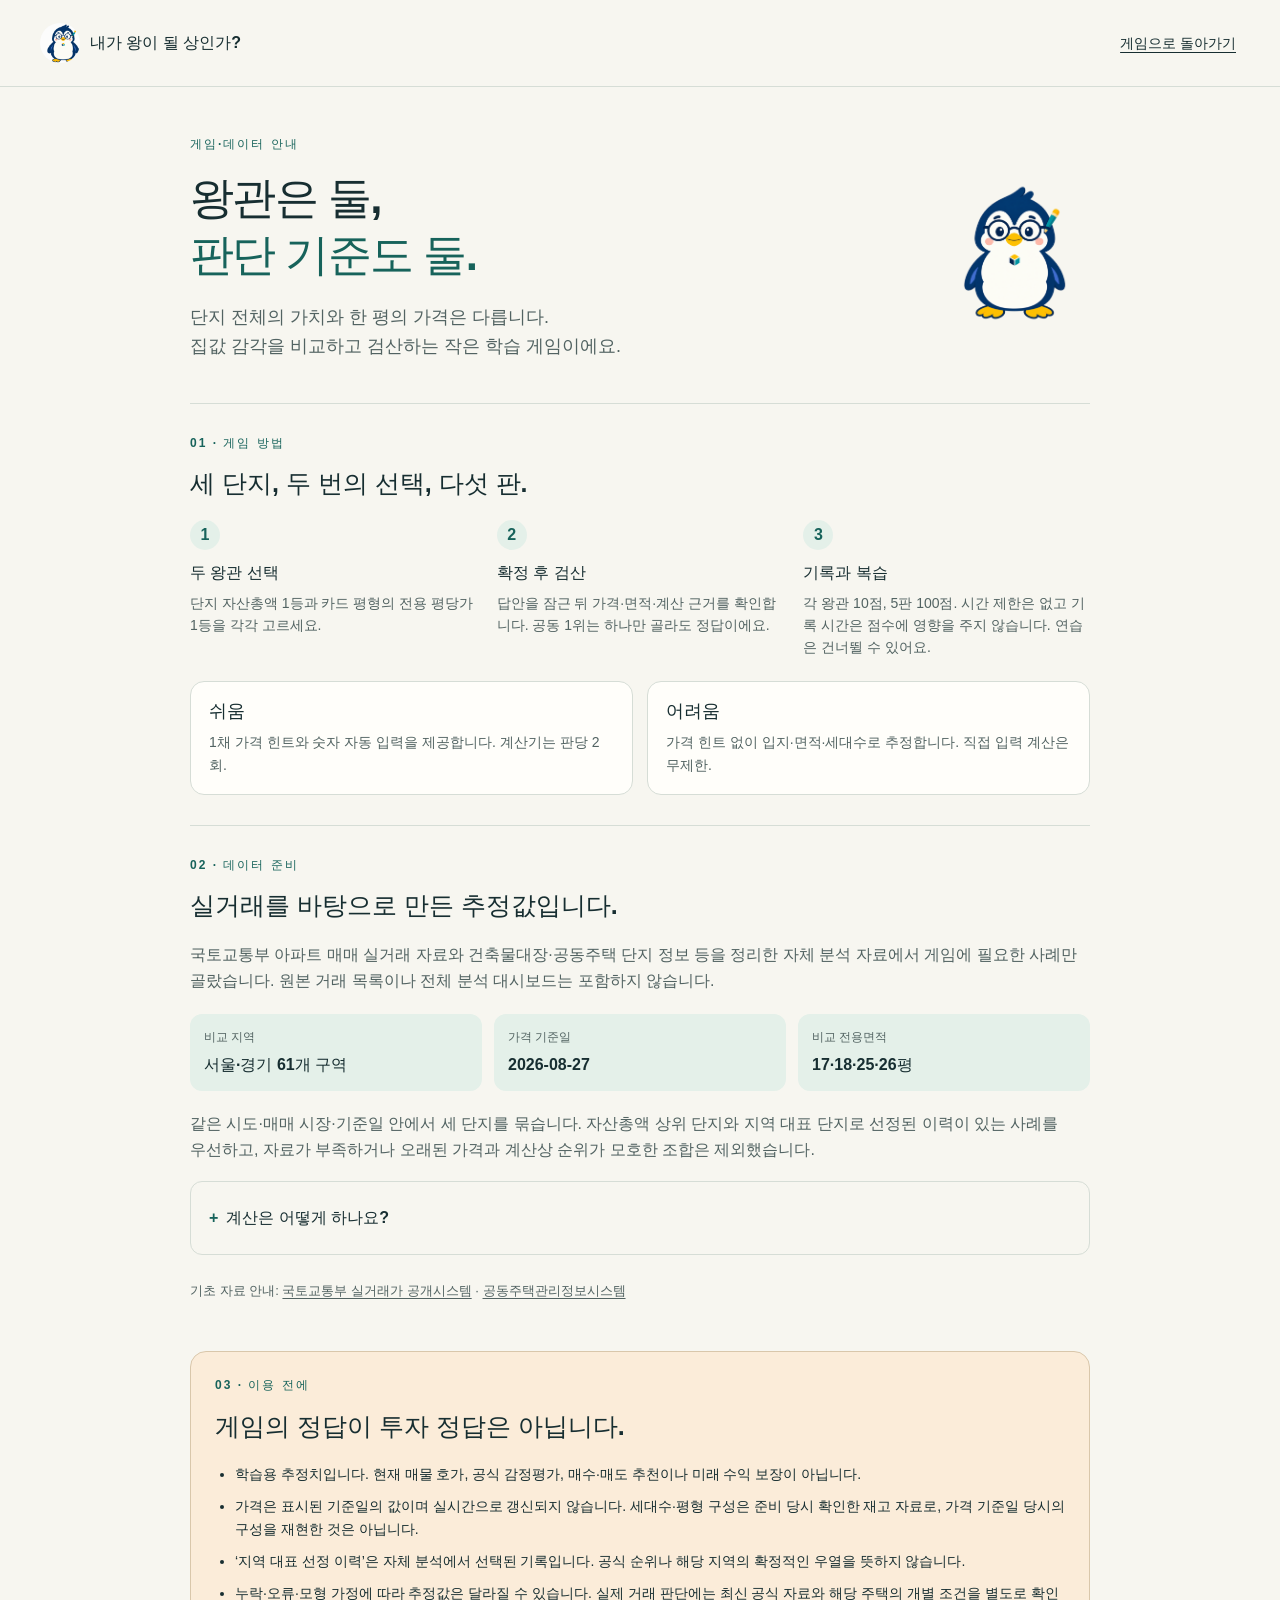
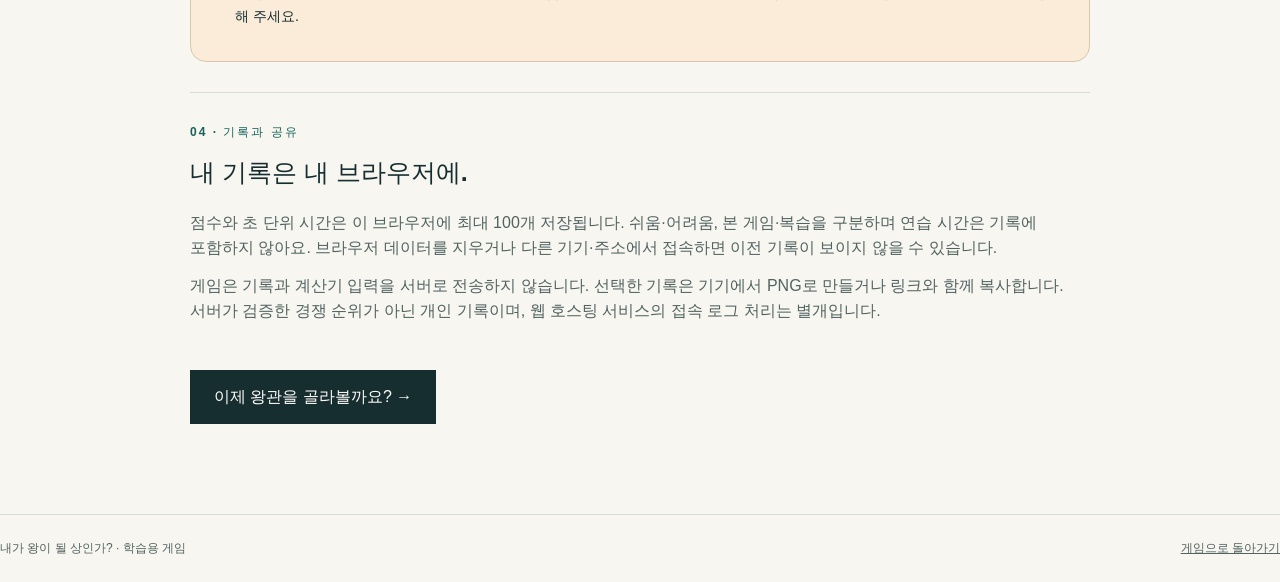
==== about.html @ 2d5c14f1 "initial commit" ====
<!doctype html>
<html lang="ko">
<head>
  <meta charset="UTF-8">
  <meta name="viewport" content="width=device-width, initial-scale=1">
  <meta name="theme-color" content="#172e31">
  <meta name="description" content="내가 왕이 될 상인가? 게임 방법, 추정가격과 단지 자산총액의 준비 과정, 데이터 한계와 기록 저장 안내.">
  <title>게임·데이터 안내 | 내가 왕이 될 상인가?</title>
  <link rel="icon" href="data:,">
  <link rel="stylesheet" href="./style.css">
  <link rel="stylesheet" href="./about.css">
</head>
<body>
  <a class="skip" href="#main">안내로 건너뛰기</a>
  <header class="site-header"><a class="brand" href="./"><span class="brand-mascot" aria-hidden="true"></span> 내가 왕이 될 상인가?</a><a class="guide-nav" href="./">게임으로 돌아가기</a></header>
  <main id="main" class="about-page" tabindex="-1">
    <section class="about-hero">
      <div><p class="eyebrow">게임·데이터 안내</p><h1>왕관은 둘,<br><span>판단 기준도 둘.</span></h1><p class="lead">단지 전체의 가치와 한 평의 가격은 다릅니다.<br>집값 감각을 비교하고 검산하는 작은 학습 게임이에요.</p></div>
      <img src="./assets/mascot-neutral.png" width="150" height="150" alt="게임을 안내하는 펭귄 마스코트">
    </section>
    <section class="about-section" aria-labelledby="how-title"><p class="eyebrow">01 · 게임 방법</p><h2 id="how-title">세 단지, 두 번의 선택, 다섯 판.</h2>
      <ol class="how-steps"><li><strong>두 왕관 선택</strong><span>단지 자산총액 1등과 카드 평형의 전용 평당가 1등을 각각 고르세요.</span></li><li><strong>확정 후 검산</strong><span>답안을 잠근 뒤 가격·면적·계산 근거를 확인합니다. 공동 1위는 하나만 골라도 정답이에요.</span></li><li><strong>기록과 복습</strong><span>각 왕관 10점, 5판 100점. 시간 제한은 없고 기록 시간은 점수에 영향을 주지 않습니다. 연습은 건너뛸 수 있어요.</span></li></ol>
      <div class="about-modes"><div><h3>쉬움</h3><p>1채 가격 힌트와 숫자 자동 입력을 제공합니다. 계산기는 판당 2회.</p></div><div><h3>어려움</h3><p>가격 힌트 없이 입지·면적·세대수로 추정합니다. 직접 입력 계산은 무제한.</p></div></div>
    </section>
    <section class="about-section" aria-labelledby="data-title"><p class="eyebrow">02 · 데이터 준비</p><h2 id="data-title">실거래를 바탕으로 만든 추정값입니다.</h2>
      <p>국토교통부 아파트 매매 실거래 자료와 건축물대장·공동주택 단지 정보 등을 정리한 자체 분석 자료에서 게임에 필요한 사례만 골랐습니다. 원본 거래 목록이나 전체 분석 대시보드는 포함하지 않습니다.</p>
      <div class="data-facts"><div><span>비교 지역</span><strong>서울·경기 61개 구역</strong></div><div><span>가격 기준일</span><strong id="data-date">문제 팩 확인 중</strong></div><div><span>비교 전용면적</span><strong>17·18·25·26평</strong></div></div>
      <p>같은 시도·매매 시장·기준일 안에서 세 단지를 묶습니다. 자산총액 상위 단지와 지역 대표 단지로 선정된 이력이 있는 사례를 우선하고, 자료가 부족하거나 오래된 가격과 계산상 순위가 모호한 조합은 제외했습니다.</p>
      <details><summary>계산은 어떻게 하나요?</summary><dl class="method-list"><dt>총액 왕</dt><dd>단지의 모든 전용면적별 <strong>1채 추정가격 × 해당 세대수</strong>를 합산합니다. 카드의 가격 × 전체 세대수는 약식 힌트여서 정답 총액과 다를 수 있어요.</dd><dt>평당가 왕</dt><dd>카드의 <strong>1채 추정가격 ÷ 전용면적 평수</strong>로 비교합니다. 1평은 3.3058㎡, 1억은 10,000만원입니다.</dd><dt>표시와 정답</dt><dd>1채 가격 표시는 천만원 단위로 반올림하지만 채점에는 원래 정밀도를 사용합니다. 표준 면적의 모형 추정값이며 특정 동·층·호수의 가격은 아닙니다.</dd></dl></details>
      <p class="small source-links">기초 자료 안내: <a href="https://rt.molit.go.kr/" target="_blank" rel="noopener noreferrer">국토교통부 실거래가 공개시스템</a> · <a href="https://www.k-apt.go.kr/" target="_blank" rel="noopener noreferrer">공동주택관리정보시스템</a></p>
    </section>
    <section class="about-section caution" aria-labelledby="limits-title"><p class="eyebrow">03 · 이용 전에</p><h2 id="limits-title">게임의 정답이 투자 정답은 아닙니다.</h2><ul><li>학습용 추정치입니다. 현재 매물 호가, 공식 감정평가, 매수·매도 추천이나 미래 수익 보장이 아닙니다.</li><li>가격은 표시된 기준일의 값이며 실시간으로 갱신되지 않습니다. 세대수·평형 구성은 준비 당시 확인한 재고 자료로, 가격 기준일 당시의 구성을 재현한 것은 아닙니다.</li><li>‘지역 대표 선정 이력’은 자체 분석에서 선택된 기록입니다. 공식 순위나 해당 지역의 확정적인 우열을 뜻하지 않습니다.</li><li>누락·오류·모형 가정에 따라 추정값은 달라질 수 있습니다. 실제 거래 판단에는 최신 공식 자료와 해당 주택의 개별 조건을 별도로 확인해 주세요.</li></ul></section>
    <section class="about-section" aria-labelledby="records-title"><p class="eyebrow">04 · 기록과 공유</p><h2 id="records-title">내 기록은 내 브라우저에.</h2><p>점수와 초 단위 시간은 이 브라우저에 최대 100개 저장됩니다. 쉬움·어려움, 본 게임·복습을 구분하며 연습 시간은 기록에 포함하지 않아요. 브라우저 데이터를 지우거나 다른 기기·주소에서 접속하면 이전 기록이 보이지 않을 수 있습니다.</p><p>게임은 기록과 계산기 입력을 서버로 전송하지 않습니다. 선택한 기록은 기기에서 PNG로 만들거나 링크와 함께 복사합니다. 서버가 검증한 경쟁 순위가 아닌 개인 기록이며, 웹 호스팅 서비스의 접속 로그 처리는 별개입니다.</p></section>
    <a class="primary about-play" href="./">이제 왕관을 골라볼까요? →</a>
  </main>
  <footer class="site-footer"><span>내가 왕이 될 상인가? · 학습용 게임</span><a href="./">게임으로 돌아가기</a></footer>
  <script type="module" src="./about.mjs"></script>
</body>
</html>
---- style.css ----
:root{--ink:#172e31;--muted:#526362;--paper:#f7f6f0;--card:#fffefa;--line:#d6ddd6;--orange:#a44718;--orange-bg:#fbecd9;--teal:#17635b;--teal-bg:#e4f0e9;--focus:#165cba;--wrong:#9e321e;--radius:18px;font-family:Arial,"Apple SD Gothic Neo","Malgun Gothic",sans-serif;color:var(--ink);background:var(--paper);font-synthesis:none}
*{box-sizing:border-box}body{margin:0;font-size:16px;line-height:1.6}button,input,select{font:inherit}button,a,input,select{touch-action:manipulation}button{cursor:pointer;border:1px solid var(--line);background:var(--card);color:var(--ink);min-height:46px;padding:10px 18px;border-radius:10px;font-weight:700;transition:background .16s,border-color .16s}button:hover:not(:disabled){background:#e9ede5;border-color:var(--ink)}button:disabled{cursor:default;background:#e6e9e3;color:#65706a}a{color:inherit}button:focus-visible,a:focus-visible,input:focus-visible,select:focus-visible,summary:focus-visible,[tabindex]:focus-visible{outline:3px solid var(--focus);outline-offset:4px}h1,h2,h3,p{margin-top:0}h1,h2,h3{line-height:1.3;word-break:keep-all}h1{letter-spacing:-1.6px}h2{font-size:23px}h3{font-size:18px}p{margin-bottom:12px}strong,dd,.final-score{font-variant-numeric:tabular-nums}.small{font-size:13px;color:var(--muted);line-height:1.6}.eyebrow{font-size:12px;letter-spacing:2px;font-weight:800;color:var(--teal);margin-bottom:14px}.skip{position:absolute;top:-100px;left:16px;z-index:5;background:var(--card);padding:12px}.skip:focus{top:10px}.site-header{max-width:1440px;margin:auto;padding:22px 40px;border-bottom:1px solid var(--line);display:flex;align-items:center;justify-content:space-between}.brand{display:flex;align-items:center;gap:10px;font-weight:800;text-decoration:none}.brand-mark{display:grid;place-items:center;width:34px;height:34px;background:var(--ink);color:var(--card);border-radius:9px}.edition{font-size:12px;letter-spacing:1.5px;color:var(--muted);font-weight:400}.header-note{color:var(--muted);font-size:13px}main{max-width:1360px;margin:0 auto;padding:40px}.site-footer{max-width:1280px;margin:30px auto 0;padding:24px 0;border-top:1px solid var(--line);display:flex;justify-content:space-between;color:var(--muted);font-size:12px;gap:16px}.primary{background:var(--ink);color:var(--card);border-color:var(--ink);padding:14px 24px}.primary:hover:not(:disabled){background:#295251;color:white}.primary span{margin-left:15px}.intro{display:grid;grid-template-columns:1fr 1fr;align-items:center;gap:65px;padding:22px 0 55px}.intro h1{font-size:clamp(38px,4.5vw,62px);line-height:1.2;margin-bottom:25px}.intro h1 span,.summary h1 span{color:var(--teal)}.lead{font-size:18px;max-width:520px;color:var(--muted);word-break:keep-all}.lead strong{color:var(--ink)}.pills{display:flex;gap:8px;flex-wrap:wrap;margin:22px 0 30px}.pills span{border:1px solid var(--line);border-radius:99px;font-size:12px;padding:5px 10px;background:var(--card)}.start{font-size:17px;margin-bottom:12px;min-width:275px}.intro-art{padding:32px 24px 22px;background:#e9eee6;border-radius:32px;text-align:center;position:relative}.art-heading{font-weight:800;font-size:21px}.art-heading span{padding:0 18px;color:var(--muted);font-size:15px;font-weight:400}.demo-cards{display:flex;gap:14px;align-items:center;margin:30px 0}.demo{flex:1;min-width:0;border-radius:18px;padding:24px 5px;box-shadow:0 10px 0 #172e310d}.demo:first-child{transform:rotate(-5deg)}.demo:last-child{transform:rotate(5deg);margin-top:32px}.total{--accent:var(--orange);--tint:var(--orange-bg)}.unit{--accent:var(--teal);--tint:var(--teal-bg)}.demo{background:var(--tint);color:var(--accent);border:1px solid currentColor}.crown{display:inline-flex;width:26px;height:26px;color:var(--accent)}.demo .crown{width:42px;height:42px}.crown svg{width:100%;height:100%}.demo b,.demo>span:not(.crown){display:block}.demo>span:not(.crown){font-size:12px;margin-top:6px}.house-art{width:100%;display:block}.intro-art>p{font-size:14px;color:var(--muted)}.intro-bottom{display:grid;grid-template-columns:1fr 370px;gap:32px;border-top:1px solid var(--line);padding:28px 0}.intro-bottom h2{font-size:20px}.intro-bottom p{font-size:14px;color:var(--muted)}label{cursor:pointer}.seed-row{display:flex;gap:8px}.seed-row input{width:100%;min-width:0}#seed-form label{display:block;font-size:14px;margin-bottom:8px}#seed-form label span{margin-left:12px}#seed-status{min-height:22px;margin:4px 0 0}.source{font-size:13px;color:var(--muted);border-top:1px solid var(--line);padding:18px 0}.source p{max-width:950px;margin:12px 0}.source summary,.round-review summary{cursor:pointer;min-height:44px;padding:8px 0;font-weight:700}.round-top{display:flex;justify-content:space-between;gap:24px;margin-bottom:22px}.round-top h1{font-size:30px;letter-spacing:-1px;margin-bottom:12px}.round-top .eyebrow{margin-bottom:8px}.round-top p:not(.eyebrow){color:var(--muted);font-size:14px}.basis{background:white;border:1px solid var(--line);padding:4px 8px;margin-left:8px;border-radius:6px;font-size:12px;white-space:nowrap}.progress-info{text-align:right;flex:none}.progress-info strong{display:block;font-size:25px}.progress-info>span{font-size:13px;color:var(--muted)}.progress-dots{display:flex;gap:5px;margin-top:10px}.progress-dots i{height:5px;width:24px;background:#d6ded6;border-radius:5px}.progress-dots i.filled{background:var(--teal)}.workspace{display:grid;grid-template-columns:minmax(0,1fr) 280px;align-items:start;gap:24px}.play-area{min-width:0}.steps{display:flex;gap:10px;font-size:12px;color:var(--muted);margin-bottom:20px}.steps span{padding:5px 12px;border:1px solid var(--line);border-radius:99px}.steps [aria-current]{color:var(--card);background:var(--ink);border-color:var(--ink)}.practice-note{padding:12px 16px;border-left:3px solid var(--teal);background:var(--teal-bg);font-size:14px;margin-bottom:20px}.cards{display:grid;grid-template-columns:repeat(3,minmax(0,1fr));gap:14px}.home-card{border:1px solid var(--line);border-radius:var(--radius);overflow:hidden;background:var(--card)}.home-art{position:relative;height:112px;overflow:hidden;background:#eceee5;color:#607052}.tone-1{background:#e6eeee;color:#4b6b6a}.tone-2{background:#f2e9dd;color:#7c664b}.home-art .house-art{height:112px}.letter{position:absolute;top:12px;left:14px;display:grid;place-items:center;width:28px;height:28px;background:var(--card);border-radius:8px;font-weight:800;font-size:14px;color:var(--ink)}.home-body{padding:18px}.address{font-size:12px;color:var(--muted);margin-bottom:5px}.home-body h3{font-size:16px;min-height:42px;margin-bottom:7px;overflow-wrap:anywhere}.metadata{font-size:11px;min-height:35px;margin:0}.home-body dl{margin:14px 0 0;padding-top:14px;border-top:1px solid var(--line)}dt{font-size:12px;color:var(--muted)}dd{margin:0;font-weight:800;font-size:23px;letter-spacing:-.8px;overflow-wrap:anywhere}.area-line{display:flex;align-items:center;justify-content:space-between;gap:8px;margin-top:12px}.area-line dd{font-size:17px;letter-spacing:-.5px}.home-body>p.small{font-size:11px;text-align:right;margin:2px 0 18px}.load-calc{width:100%;padding:8px 3px;font-size:12px;min-height:44px;background:transparent;border-color:var(--line)}.load-calc span{margin-left:6px}.answer-section{margin-top:25px}.choice-group{border:0;padding:0;margin:0 0 23px;min-width:0}.choice-group legend{display:flex;align-items:center;gap:8px;font-size:18px;font-weight:800;padding:0;color:var(--accent)}.points{font-weight:400;color:var(--muted);font-size:12px;margin-left:4px}.choice-group>p{font-size:13px;color:var(--muted);margin:5px 0 9px}.choice-options{display:grid;grid-template-columns:repeat(3,minmax(0,1fr));gap:10px}.choice-options label{position:relative}.choice-options input{position:absolute;opacity:0;width:1px;height:1px}.choice-options label>span{display:block;border:1px solid #82918a;border-radius:10px;background:var(--card);padding:10px 12px;font-weight:800;min-height:66px}.choice-options small{display:block;font-size:11px;font-weight:400;white-space:nowrap;overflow:hidden;text-overflow:ellipsis}.choice-options input:checked+span{border:2px solid var(--accent);background:var(--tint);color:var(--accent);padding:9px 11px}.choice-options input:checked+span:after{content:'선택됨';position:absolute;right:10px;top:12px;font-size:10px}.choice-options input:focus-visible+span{outline:3px solid var(--focus);outline-offset:4px}.choice-options input:disabled+span{cursor:default}.choice-options label:hover:has(input:not(:disabled))>span{background:var(--tint)}.reason-group{padding:18px;border:1px solid var(--line);border-radius:12px;margin:0 0 24px;background:var(--card);min-width:0}.reason-group legend{font-size:15px;font-weight:700}.reason-group label{display:flex;align-items:center;gap:10px;min-height:46px;padding:8px;border-radius:8px;font-size:14px}.reason-group label:has(input:checked){background:var(--teal-bg)}.reason-group input{accent-color:var(--teal);width:18px;height:18px;flex:none}.action-bar{display:flex;align-items:center;justify-content:space-between;gap:16px;border-top:1px solid var(--line);padding-top:20px}.action-bar p{margin:0;font-size:13px;max-width:320px}.action-bar button{flex:none}.calculator{background:#edf1e9;border:1px solid #cad3c5;border-radius:var(--radius);padding:22px;position:sticky;top:20px}.calc-head{display:flex;justify-content:space-between;gap:8px;align-items:start}.calc-head .eyebrow{font-size:9px;letter-spacing:1.5px}.free{font-size:10px;padding:2px 6px;background:white;border-radius:4px;white-space:nowrap;color:var(--teal)}.calculator h2{font-size:22px;margin-bottom:10px}.calculator>p{font-size:13px;color:var(--muted)}#calc-form{margin-top:20px}#calc-form label{font-size:12px;font-weight:700;display:block;margin-bottom:6px}.input-row{display:flex;gap:6px}input:not([type=radio]),select{background:var(--card);border:1px solid #849187;border-radius:8px;color:var(--ink);padding:10px;min-height:46px}#calc-form input{width:100%;min-width:0;font-variant-numeric:tabular-nums;font-size:16px}.input-row select{width:76px;flex:none;font-size:13px;padding:7px}.divide{text-align:center;color:var(--muted);line-height:1.2;margin:8px 0;font-size:22px}.calc-button{background:var(--card);width:100%;margin:16px 0 12px}output{display:block;font-size:12px;min-height:74px;background:var(--card);border-radius:8px;padding:12px;overflow-wrap:anywhere}output strong{display:block;font-size:19px;color:var(--teal)}output small{font-size:11px}output span{display:block;margin-top:5px;font-size:11px}.formula{display:flex;flex-direction:column;gap:4px;font-size:11px;margin:18px 0;padding-top:18px;border-top:1px solid #c8d2c3}.calculator>p.small{font-size:11px;margin-bottom:0}.keyboard-note{font-size:12px;color:var(--muted);margin:25px 0}.result{background:var(--card);border:1px solid var(--line);padding:24px;border-radius:var(--radius);margin-bottom:24px}.result-heading{display:flex;align-items:center;justify-content:space-between;gap:15px}.result-heading .eyebrow{margin-bottom:8px}.result-heading h2{font-size:22px}.round-score{font-size:32px;color:var(--teal);white-space:nowrap}.round-score small{font-size:12px;color:var(--muted);font-weight:400}.explanation{background:var(--teal-bg);padding:16px;border-radius:8px;font-size:16px;font-weight:700;word-break:keep-all}.result-table-wrap{overflow:auto;margin:20px 0 8px}table{width:100%;border-collapse:collapse;font-size:13px}caption{text-align:left;font-size:12px;color:var(--muted);margin-bottom:10px}th,td{text-align:right;padding:12px 8px;border-bottom:1px solid var(--line);vertical-align:top;font-variant-numeric:tabular-nums}th{font-size:11px}th:first-child{text-align:left;max-width:150px}thead{background:var(--paper)}.winner{display:block;color:var(--accent);background:var(--tint);border-radius:5px;padding:3px 5px;font-weight:700;font-size:11px;white-space:nowrap;margin-top:6px}.score-line{display:grid;grid-template-columns:90px 95px 1fr;gap:8px;font-size:12px;padding:10px 0;border-bottom:1px solid var(--line)}.good{color:var(--teal)}.wrong{color:var(--wrong)}.reason-answer{font-size:13px;margin-top:14px}.learning{background:var(--orange-bg);padding:16px;border-radius:10px;margin-top:20px;font-size:13px}.learning h3{font-size:16px}.learning p:last-child{margin-bottom:0}.learning.success{background:var(--teal-bg)}.summary{max-width:900px;margin:25px auto 60px}.summary>h1{font-size:44px;letter-spacing:-1px}.summary .lead{max-width:none}.final-score{font-size:76px;font-weight:800;margin:26px 0;color:var(--teal);line-height:1.2;letter-spacing:-3px}.final-score>span{font-size:26px;font-weight:400;letter-spacing:0;color:var(--muted)}.stats{display:grid;grid-template-columns:repeat(3,1fr);gap:16px;margin-bottom:18px}.stats>div{padding:24px;border:1px solid var(--line);border-radius:14px;background:var(--card)}.stats span{display:block;color:var(--muted);font-size:13px}.stats strong{font-size:30px}.stats small{font-size:13px;font-weight:400}.review-box{background:var(--card);border:1px solid var(--line);padding:26px;margin:30px 0;border-radius:18px}.review-item{display:flex;gap:15px;padding:18px 0;border-bottom:1px solid var(--line)}.review-count{display:grid;place-items:center;flex:none;width:42px;height:42px;background:var(--orange-bg);color:var(--orange);font-size:13px;font-weight:700;border-radius:50%}.review-item h3{font-size:16px;margin-bottom:8px}.review-item p{font-size:14px;color:var(--muted);margin:0}.summary-actions{display:flex;gap:10px;flex-wrap:wrap;margin-top:25px}.review-box>p.small{margin-top:15px}.round-review{margin-bottom:25px}.round-review p{font-size:13px}
@media(min-width:1500px){main{padding-top:50px}.intro{padding-top:45px;padding-bottom:75px}}
@media(max-width:1100px){main{padding:30px 24px}.site-header{padding:18px 24px}.workspace{grid-template-columns:minmax(0,1fr) 250px;gap:18px}.home-body{padding:13px}dd{font-size:20px}.area-line{display:block}.intro{gap:30px}.site-footer{margin:30px 24px 0}.choice-options small{max-width:110px}.calculator{padding:17px}.action-bar{flex-direction:column;align-items:stretch}.action-bar p{max-width:none}.intro-art{padding:25px 15px}.demo b{font-size:14px}}
@media(max-width:850px){.intro{grid-template-columns:1fr;gap:36px}.intro-copy{max-width:580px}.intro-art{max-width:560px;width:100%;margin:auto}.intro h1{font-size:48px}.intro-bottom{grid-template-columns:1fr}.workspace{grid-template-columns:1fr}.calculator{position:static}.calculator form{display:grid;grid-template-columns:1fr 1fr;column-gap:20px}#calc-form label{grid-row:1}.input-row{grid-row:2}.divide{display:none}.calc-button{grid-column:1}output{grid-column:2;margin-top:16px}#calc-form label[for=calc-area]{grid-column:2}.formula{margin-bottom:10px}.area-line{display:flex}.action-bar{flex-direction:row;align-items:center}.home-body{padding:16px}.choice-options small{max-width:none}.site-footer{flex-direction:column}.progress-dots i{width:17px}}
@media(max-width:560px){main{padding:26px 16px}.site-header{padding:16px}.header-note{display:none}.intro{padding-top:0;gap:28px}.intro h1{font-size:42px}.lead{font-size:16px}.intro-art{padding:22px 14px}.demo{padding:20px 4px}.demo-cards{gap:12px;margin-top:18px}.intro-bottom{gap:16px}.round-top{gap:10px}.round-top h1{font-size:24px}.round-top p:not(.eyebrow){font-size:12px}.basis{display:block;width:fit-content;margin:8px 0 0}.progress-info strong{font-size:20px}.progress-info>span{font-size:11px}.progress-dots i{width:10px}.steps{gap:6px}.steps span{padding:5px 9px;font-size:11px}.cards{grid-template-columns:1fr;gap:12px}.home-card{display:grid;grid-template-columns:85px minmax(0,1fr)}.home-art{height:100%}.home-art .house-art{position:absolute;width:185px;max-width:none;left:-30px;top:60px}.letter{top:16px;left:18px}.home-body{padding:14px 16px}.home-body h3{min-height:0;font-size:17px;margin-bottom:6px}.metadata{min-height:0}.home-body dl{margin-top:8px;padding-top:8px;display:flex;gap:14px;align-items:end;justify-content:space-between}.area-line{display:block;margin:0}.area-line dd{font-size:16px}dd{font-size:21px}.home-body>p.small{margin-bottom:8px}.load-calc{min-height:44px;padding:6px}.choice-options{gap:8px}.choice-options label>span{padding:9px;min-height:69px}.choice-options input:checked+span{padding:8px}.choice-options small{white-space:normal;font-size:10px;line-height:1.4;margin-top:5px;max-width:none}.choice-options input:checked+span:after{font-size:9px;right:6px;top:12px}.choice-group legend{font-size:17px}.reason-group{padding:12px}.reason-group label{font-size:13px}.action-bar{flex-direction:column;align-items:stretch}.result{padding:16px}.result-heading{align-items:start}.result-heading h2{font-size:18px}.round-score{font-size:25px}.round-score small{display:block}.explanation{font-size:14px}table{min-width:470px}.score-line{grid-template-columns:85px 1fr}.score-line>span:last-child{grid-column:1/-1}.calculator form{display:block}.divide{display:block}#calc-form label[for=calc-area]{margin-top:12px}output{margin-top:0}.summary{margin-top:5px}.summary>h1{font-size:31px}.final-score{font-size:65px}.stats{gap:8px}.stats>div{padding:14px 9px}.stats span{font-size:11px}.stats strong{font-size:23px}.stats small{display:block}.review-box{padding:18px}.summary-actions{flex-direction:column}.review-item h3{font-size:15px}.site-footer{margin:16px}.keyboard-note{font-size:11px}}
.seed-row button{flex:none;white-space:nowrap}
@media(prefers-reduced-motion:reduce){*{transition:none!important;scroll-behavior:auto!important}}
/* Complex-scale clues and the two-operation workspace. */
.household-hint{display:flex;align-items:center;justify-content:space-between;gap:8px;padding:10px 12px;margin:10px 0;background:var(--orange-bg);border-radius:8px;color:var(--orange)}
.household-hint span{font-size:12px}.household-hint strong{font-size:19px;font-variant-numeric:tabular-nums}
.home-body .metadata{min-height:0;text-align:left;margin:0 0 8px;font-size:12px}
.intro-bottom{grid-template-columns:1fr}.stats{grid-template-columns:repeat(2,1fr)}
.calculator form{display:block}#calc-form label{margin-top:14px}.calculator output hr{border:0;border-top:1px solid var(--line);margin:12px 0}
.asset-evidence{margin:20px 0;border:1px solid var(--line);padding:12px;border-radius:8px}.asset-evidence summary{cursor:pointer;min-height:44px;font-size:13px;font-weight:700}.asset-evidence h3{margin-top:20px;font-size:15px}.result-table-wrap table{min-width:570px}
@media(max-width:560px){.household-hint{padding:8px;margin:8px 0}.household-hint strong{font-size:17px}.home-body dl{display:block}.area-line{display:flex;margin-top:8px}.result-table-wrap table{min-width:570px}}
.brand-mascot{width:40px;height:40px;flex:none;border-radius:50%;background:white url('./assets/turnaround.png') 0 0 / 300% 200% no-repeat}
.mascot-guide{display:flex;align-items:center;gap:16px;padding:12px 18px;background:var(--teal-bg);border-radius:16px;margin:18px 0;color:var(--ink)}
.mascot-guide p{margin:0;line-height:1.65;font-size:14px;font-weight:600;text-align:left;word-break:keep-all}.mascot-guide img,.mascot-sprite{width:88px;height:88px;object-fit:contain;flex:none}.mascot-sprite{display:block;background:white url('./assets/turnaround.png') 0 0 / 300% 200% no-repeat;border-radius:14px}
.intro-art>.mascot-guide{margin:0 0 22px;background:transparent;padding:0}.intro-art>.mascot-guide img{width:125px;height:125px}.skip-practice{display:block;margin:2px 0 16px}.calc-quota{padding:10px 12px!important;border:1px solid #b6cbb7;border-radius:8px;background:white;color:var(--teal)!important}.calc-quota strong{display:block;font-size:24px;font-variant-numeric:tabular-nums}
.record-board{border:1px solid var(--line);background:var(--card);padding:28px;border-radius:20px;margin:32px 0}.record-heading{display:flex;align-items:center;justify-content:space-between;gap:16px}.record-heading>p{font-size:13px;max-width:300px}.record-heading strong{display:block}.record-board label{display:block;font-size:14px;font-weight:700;margin:16px 0 8px}.record-board select,.record-board textarea{width:100%;max-width:100%;border:1px solid #849187;border-radius:8px;padding:12px;font:inherit;background:var(--card)}.record-preview{display:flex;align-items:center;gap:24px;background:var(--teal-bg);border-radius:14px;margin:20px 0;padding:24px}.record-preview img{width:150px;height:150px;object-fit:contain}.record-preview p{margin:4px 0;font-size:15px}.record-preview strong{font-size:46px;color:var(--teal)}.record-preview small{font-size:18px}.record-actions{display:flex;flex-wrap:wrap;gap:12px}#share-status{font-size:13px;margin:14px 0 0}.storage-warning{background:var(--orange-bg);padding:12px;border-radius:8px;font-size:13px}.empty-records{padding:20px 0;color:var(--muted)}.finish-time{font-size:20px}.finish-time strong{color:var(--teal);font-variant-numeric:tabular-nums}
@media(max-width:560px){.brand{font-size:16px}.mascot-guide{gap:10px;padding:12px}.mascot-guide img,.mascot-sprite{width:64px;height:64px}.mascot-guide p{font-size:12px}.intro-art>.mascot-guide img{width:100px;height:100px}.record-board{padding:18px}.record-heading{display:block}.record-preview{gap:12px;padding:14px}.record-preview img{width:95px;height:110px}.record-preview p{font-size:12px}.record-preview strong{font-size:38px}.record-preview small{font-size:14px}.record-actions{flex-direction:column}.record-board select{font-size:13px}.intro h1{font-size:40px}}
/* Mode choice stays keyboard-accessible; hard records have a distinct midnight/gold finish. */
.mode-picker{border:0;padding:0;margin:22px 0}.mode-picker legend{font-weight:800;margin-bottom:10px}.mode-picker>div{display:grid;grid-template-columns:1fr 1fr;gap:12px}.mode-picker label{display:flex;align-items:flex-start;gap:9px;cursor:pointer;padding:14px;border:1px solid var(--line);border-radius:12px;background:var(--card)}.mode-picker label:has(input:checked){border:2px solid var(--teal);padding:13px;background:var(--teal-bg)}.mode-picker input{margin-top:6px;accent-color:var(--teal)}.mode-picker strong,.mode-picker small{display:block}.mode-picker small{font-size:12px;line-height:1.5;color:var(--muted);margin-top:5px}.mode-picker>p{margin:12px 0}.mode-label{font-weight:800;color:var(--teal);margin-bottom:8px;font-size:13px}.hard-record{position:relative;background:radial-gradient(circle at 14% 30%,#65529366,transparent 42%),linear-gradient(125deg,#111b3d,#34225d 55%,#123c4b);border:2px solid #caaa61;box-shadow:inset 0 0 0 5px #ffffff0a;color:#fff4d6}.hard-record strong,.hard-record small{color:#ffdb7d}.hard-record p,.hard-record .small{color:#e0dfed}main[data-game-mode=hard] .mode-label{color:#654392}main[data-game-mode=hard] .price-hint{font-size:22px;color:#654392}main[data-game-mode=hard] .calc-quota{background:#f2eef8;color:#55347a!important;border-color:#b8a5cf}.record-heading{flex-wrap:wrap}.record-heading>div{margin-right:auto}.record-heading>p{margin:0 0 12px}
@media(max-width:560px){.mode-picker>div{grid-template-columns:1fr}.mode-picker label{min-height:76px}.intro h1{font-size:36px}.hard-record{box-shadow:inset 0 0 0 3px #ffffff0a}}

.guide-link{font-size:13px;padding:10px 0;text-underline-offset:4px;white-space:nowrap}.site-header{gap:12px;flex-wrap:wrap}
---- about.css ----
.about-page{max-width:980px;padding-top:48px}.about-hero{display:flex;justify-content:space-between;align-items:center;gap:24px;padding-bottom:30px}.about-hero h1{font-size:44px;margin-bottom:20px}.about-hero h1 span{color:var(--teal)}.about-hero img{object-fit:contain;flex:none}.about-section{padding:30px 0;border-top:1px solid var(--line)}.about-section h2{font-size:25px}.about-section>p{color:var(--muted);word-break:keep-all}.about-section .eyebrow{color:var(--teal)}.how-steps{list-style:none;counter-reset:step;padding:0;display:grid;grid-template-columns:repeat(3,1fr);gap:20px}.how-steps li{counter-increment:step}.how-steps li:before{content:counter(step);display:grid;place-items:center;width:30px;height:30px;background:var(--teal-bg);color:var(--teal);font-weight:800;border-radius:50%;margin-bottom:10px}.how-steps strong,.how-steps span{display:block}.how-steps span{font-size:14px;margin-top:6px;color:var(--muted)}.about-modes{display:grid;grid-template-columns:1fr 1fr;gap:14px;margin-top:22px}.about-modes>div{padding:18px;border:1px solid var(--line);border-radius:14px;background:var(--card)}.about-modes h3{margin-bottom:8px}.about-modes p{margin:0;font-size:14px;color:var(--muted)}.data-facts{display:flex;flex-wrap:wrap;gap:12px;margin:20px 0}.data-facts>div{flex:1;min-width:150px;background:var(--teal-bg);padding:14px;border-radius:12px}.data-facts span,.data-facts strong{display:block}.data-facts span{font-size:12px;color:var(--muted)}.data-facts strong{font-size:16px;margin-top:5px}.about-section details{padding:14px 18px;border:1px solid var(--line);border-radius:12px;margin:18px 0}.about-section summary{cursor:pointer;font-weight:700;min-height:44px;display:flex;align-items:center;gap:8px}.about-section summary:before{content:'+';color:var(--teal)}.about-section details[open] summary:before{content:'−'}.method-list{margin:12px 0 0}.method-list dt{font-size:14px;font-weight:800;margin-top:16px}.method-list dd{margin:4px 0 0;font-size:14px;font-weight:400;color:var(--muted)}.source-links a{display:inline-block;padding:8px 0;text-underline-offset:3px}.caution{padding:24px;border:1px solid #d9c7ab;border-radius:16px;background:var(--orange-bg);margin:0 0 30px}.caution ul{padding-left:20px;margin-bottom:0}.caution li{margin:10px 0;font-size:14px}.about-play{display:inline-block;text-decoration:none;margin:4px 0 20px}.guide-nav{font-size:14px;padding:10px 4px;text-underline-offset:4px;white-space:nowrap}
@media(max-width:600px){.about-page{padding-top:28px}.about-hero{gap:12px}.about-hero h1{font-size:32px}.about-hero img{width:90px;height:120px}.about-hero .lead{font-size:14px}.about-section h2{font-size:21px}.how-steps{grid-template-columns:1fr;gap:18px}.about-modes{grid-template-columns:1fr}.about-section{padding-top:24px}.caution{padding:18px}.guide-nav{font-size:12px}.site-header{gap:10px;flex-wrap:wrap}.data-facts>div{min-width:130px}}
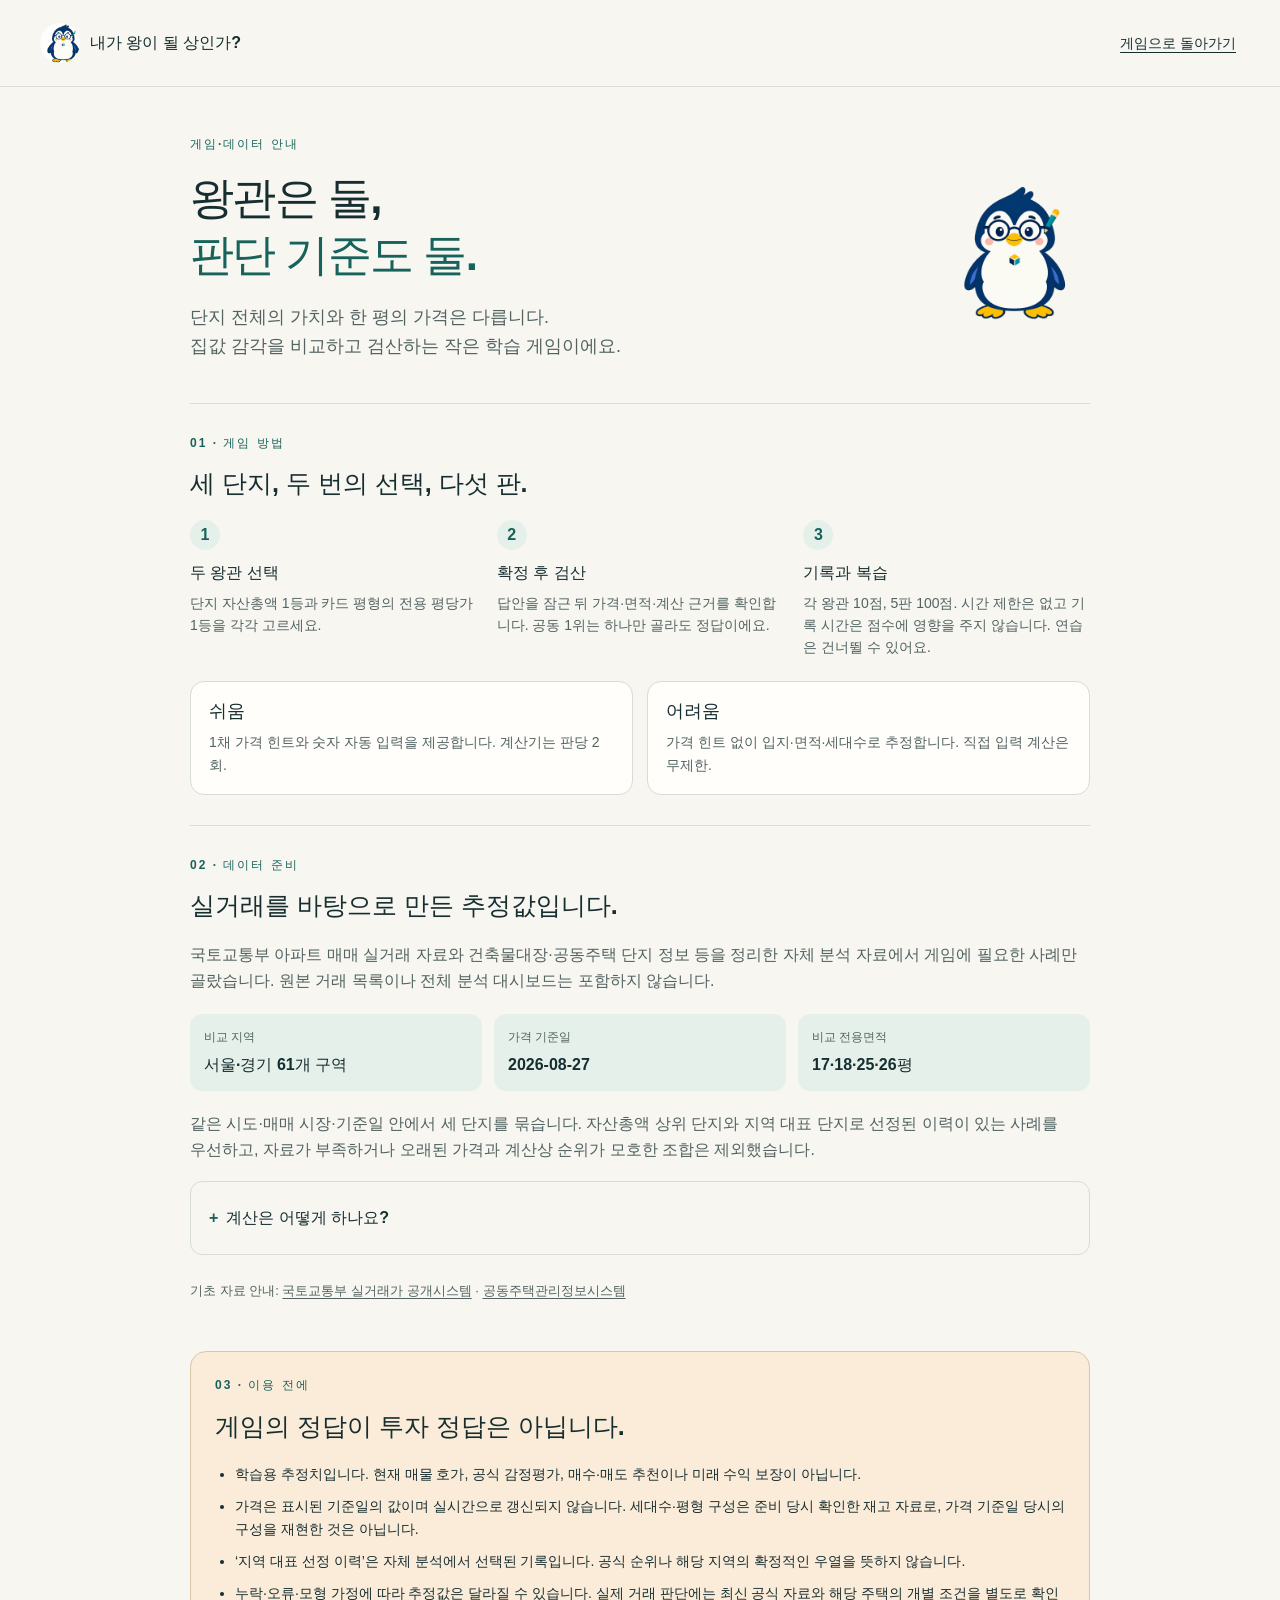
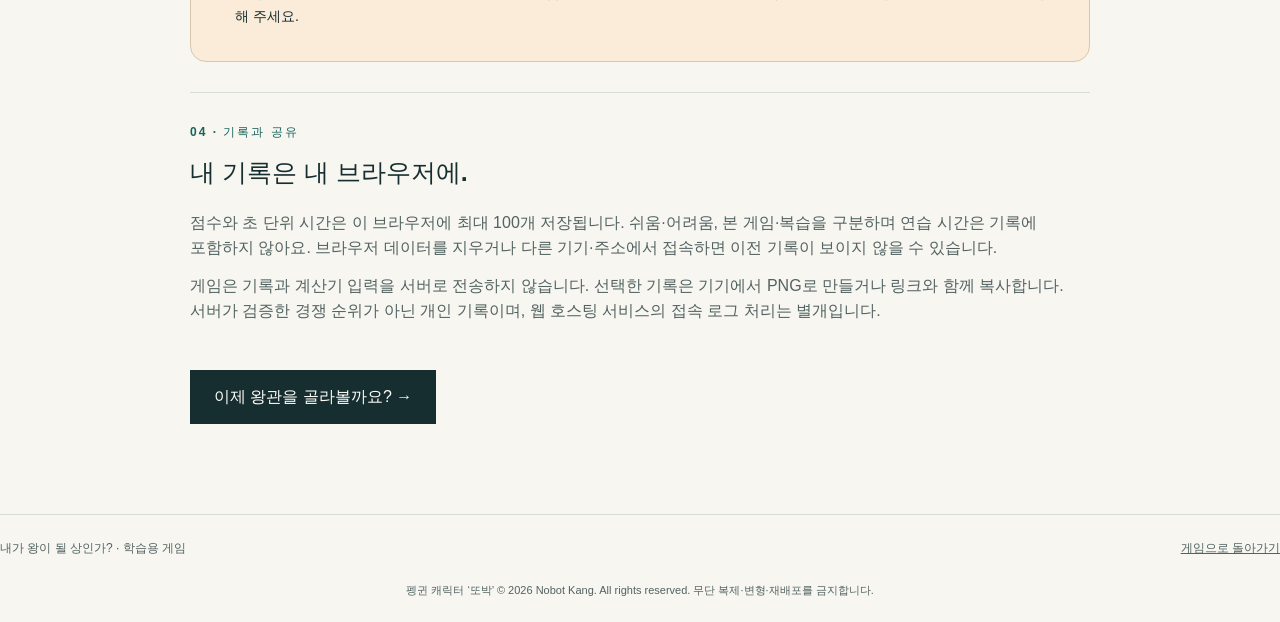
==== commit 506c599e: "update video" ====
--- a/about.html
+++ b/about.html
@@ -16,7 +16,7 @@
   <main id="main" class="about-page" tabindex="-1">
     <section class="about-hero">
       <div><p class="eyebrow">게임·데이터 안내</p><h1>왕관은 둘,<br><span>판단 기준도 둘.</span></h1><p class="lead">단지 전체의 가치와 한 평의 가격은 다릅니다.<br>집값 감각을 비교하고 검산하는 작은 학습 게임이에요.</p></div>
-      <img src="./assets/mascot-neutral.png" width="150" height="150" alt="게임을 안내하는 펭귄 마스코트">
+      <img src="./assets/mascot-neutral.webp" width="150" height="150" alt="게임을 안내하는 펭귄 마스코트">
     </section>
     <section class="about-section" aria-labelledby="how-title"><p class="eyebrow">01 · 게임 방법</p><h2 id="how-title">세 단지, 두 번의 선택, 다섯 판.</h2>
       <ol class="how-steps"><li><strong>두 왕관 선택</strong><span>단지 자산총액 1등과 카드 평형의 전용 평당가 1등을 각각 고르세요.</span></li><li><strong>확정 후 검산</strong><span>답안을 잠근 뒤 가격·면적·계산 근거를 확인합니다. 공동 1위는 하나만 골라도 정답이에요.</span></li><li><strong>기록과 복습</strong><span>각 왕관 10점, 5판 100점. 시간 제한은 없고 기록 시간은 점수에 영향을 주지 않습니다. 연습은 건너뛸 수 있어요.</span></li></ol>
@@ -33,7 +33,7 @@
     <section class="about-section" aria-labelledby="records-title"><p class="eyebrow">04 · 기록과 공유</p><h2 id="records-title">내 기록은 내 브라우저에.</h2><p>점수와 초 단위 시간은 이 브라우저에 최대 100개 저장됩니다. 쉬움·어려움, 본 게임·복습을 구분하며 연습 시간은 기록에 포함하지 않아요. 브라우저 데이터를 지우거나 다른 기기·주소에서 접속하면 이전 기록이 보이지 않을 수 있습니다.</p><p>게임은 기록과 계산기 입력을 서버로 전송하지 않습니다. 선택한 기록은 기기에서 PNG로 만들거나 링크와 함께 복사합니다. 서버가 검증한 경쟁 순위가 아닌 개인 기록이며, 웹 호스팅 서비스의 접속 로그 처리는 별개입니다.</p></section>
     <a class="primary about-play" href="./">이제 왕관을 골라볼까요? →</a>
   </main>
-  <footer class="site-footer"><span>내가 왕이 될 상인가? · 학습용 게임</span><a href="./">게임으로 돌아가기</a></footer>
+  <footer class="site-footer"><span>내가 왕이 될 상인가? · 학습용 게임</span><a href="./">게임으로 돌아가기</a></footer><p class="rights"><span>펭귄 캐릭터 ‘또박’ © 2026 Nobot Kang. All rights reserved.</span> <span>무단 복제·변형·재배포를 금지합니다.</span></p>
   <script type="module" src="./about.mjs"></script>
 </body>
 </html>
--- a/style.css
+++ b/style.css
@@ -1,5 +1,5 @@
 :root{--ink:#172e31;--muted:#526362;--paper:#f7f6f0;--card:#fffefa;--line:#d6ddd6;--orange:#a44718;--orange-bg:#fbecd9;--teal:#17635b;--teal-bg:#e4f0e9;--focus:#165cba;--wrong:#9e321e;--radius:18px;font-family:Arial,"Apple SD Gothic Neo","Malgun Gothic",sans-serif;color:var(--ink);background:var(--paper);font-synthesis:none}
-*{box-sizing:border-box}body{margin:0;font-size:16px;line-height:1.6}button,input,select{font:inherit}button,a,input,select{touch-action:manipulation}button{cursor:pointer;border:1px solid var(--line);background:var(--card);color:var(--ink);min-height:46px;padding:10px 18px;border-radius:10px;font-weight:700;transition:background .16s,border-color .16s}button:hover:not(:disabled){background:#e9ede5;border-color:var(--ink)}button:disabled{cursor:default;background:#e6e9e3;color:#65706a}a{color:inherit}button:focus-visible,a:focus-visible,input:focus-visible,select:focus-visible,summary:focus-visible,[tabindex]:focus-visible{outline:3px solid var(--focus);outline-offset:4px}h1,h2,h3,p{margin-top:0}h1,h2,h3{line-height:1.3;word-break:keep-all}h1{letter-spacing:-1.6px}h2{font-size:23px}h3{font-size:18px}p{margin-bottom:12px}strong,dd,.final-score{font-variant-numeric:tabular-nums}.small{font-size:13px;color:var(--muted);line-height:1.6}.eyebrow{font-size:12px;letter-spacing:2px;font-weight:800;color:var(--teal);margin-bottom:14px}.skip{position:absolute;top:-100px;left:16px;z-index:5;background:var(--card);padding:12px}.skip:focus{top:10px}.site-header{max-width:1440px;margin:auto;padding:22px 40px;border-bottom:1px solid var(--line);display:flex;align-items:center;justify-content:space-between}.brand{display:flex;align-items:center;gap:10px;font-weight:800;text-decoration:none}.brand-mark{display:grid;place-items:center;width:34px;height:34px;background:var(--ink);color:var(--card);border-radius:9px}.edition{font-size:12px;letter-spacing:1.5px;color:var(--muted);font-weight:400}.header-note{color:var(--muted);font-size:13px}main{max-width:1360px;margin:0 auto;padding:40px}.site-footer{max-width:1280px;margin:30px auto 0;padding:24px 0;border-top:1px solid var(--line);display:flex;justify-content:space-between;color:var(--muted);font-size:12px;gap:16px}.primary{background:var(--ink);color:var(--card);border-color:var(--ink);padding:14px 24px}.primary:hover:not(:disabled){background:#295251;color:white}.primary span{margin-left:15px}.intro{display:grid;grid-template-columns:1fr 1fr;align-items:center;gap:65px;padding:22px 0 55px}.intro h1{font-size:clamp(38px,4.5vw,62px);line-height:1.2;margin-bottom:25px}.intro h1 span,.summary h1 span{color:var(--teal)}.lead{font-size:18px;max-width:520px;color:var(--muted);word-break:keep-all}.lead strong{color:var(--ink)}.pills{display:flex;gap:8px;flex-wrap:wrap;margin:22px 0 30px}.pills span{border:1px solid var(--line);border-radius:99px;font-size:12px;padding:5px 10px;background:var(--card)}.start{font-size:17px;margin-bottom:12px;min-width:275px}.intro-art{padding:32px 24px 22px;background:#e9eee6;border-radius:32px;text-align:center;position:relative}.art-heading{font-weight:800;font-size:21px}.art-heading span{padding:0 18px;color:var(--muted);font-size:15px;font-weight:400}.demo-cards{display:flex;gap:14px;align-items:center;margin:30px 0}.demo{flex:1;min-width:0;border-radius:18px;padding:24px 5px;box-shadow:0 10px 0 #172e310d}.demo:first-child{transform:rotate(-5deg)}.demo:last-child{transform:rotate(5deg);margin-top:32px}.total{--accent:var(--orange);--tint:var(--orange-bg)}.unit{--accent:var(--teal);--tint:var(--teal-bg)}.demo{background:var(--tint);color:var(--accent);border:1px solid currentColor}.crown{display:inline-flex;width:26px;height:26px;color:var(--accent)}.demo .crown{width:42px;height:42px}.crown svg{width:100%;height:100%}.demo b,.demo>span:not(.crown){display:block}.demo>span:not(.crown){font-size:12px;margin-top:6px}.house-art{width:100%;display:block}.intro-art>p{font-size:14px;color:var(--muted)}.intro-bottom{display:grid;grid-template-columns:1fr 370px;gap:32px;border-top:1px solid var(--line);padding:28px 0}.intro-bottom h2{font-size:20px}.intro-bottom p{font-size:14px;color:var(--muted)}label{cursor:pointer}.seed-row{display:flex;gap:8px}.seed-row input{width:100%;min-width:0}#seed-form label{display:block;font-size:14px;margin-bottom:8px}#seed-form label span{margin-left:12px}#seed-status{min-height:22px;margin:4px 0 0}.source{font-size:13px;color:var(--muted);border-top:1px solid var(--line);padding:18px 0}.source p{max-width:950px;margin:12px 0}.source summary,.round-review summary{cursor:pointer;min-height:44px;padding:8px 0;font-weight:700}.round-top{display:flex;justify-content:space-between;gap:24px;margin-bottom:22px}.round-top h1{font-size:30px;letter-spacing:-1px;margin-bottom:12px}.round-top .eyebrow{margin-bottom:8px}.round-top p:not(.eyebrow){color:var(--muted);font-size:14px}.basis{background:white;border:1px solid var(--line);padding:4px 8px;margin-left:8px;border-radius:6px;font-size:12px;white-space:nowrap}.progress-info{text-align:right;flex:none}.progress-info strong{display:block;font-size:25px}.progress-info>span{font-size:13px;color:var(--muted)}.progress-dots{display:flex;gap:5px;margin-top:10px}.progress-dots i{height:5px;width:24px;background:#d6ded6;border-radius:5px}.progress-dots i.filled{background:var(--teal)}.workspace{display:grid;grid-template-columns:minmax(0,1fr) 280px;align-items:start;gap:24px}.play-area{min-width:0}.steps{display:flex;gap:10px;font-size:12px;color:var(--muted);margin-bottom:20px}.steps span{padding:5px 12px;border:1px solid var(--line);border-radius:99px}.steps [aria-current]{color:var(--card);background:var(--ink);border-color:var(--ink)}.practice-note{padding:12px 16px;border-left:3px solid var(--teal);background:var(--teal-bg);font-size:14px;margin-bottom:20px}.cards{display:grid;grid-template-columns:repeat(3,minmax(0,1fr));gap:14px}.home-card{border:1px solid var(--line);border-radius:var(--radius);overflow:hidden;background:var(--card)}.home-art{position:relative;height:112px;overflow:hidden;background:#eceee5;color:#607052}.tone-1{background:#e6eeee;color:#4b6b6a}.tone-2{background:#f2e9dd;color:#7c664b}.home-art .house-art{height:112px}.letter{position:absolute;top:12px;left:14px;display:grid;place-items:center;width:28px;height:28px;background:var(--card);border-radius:8px;font-weight:800;font-size:14px;color:var(--ink)}.home-body{padding:18px}.address{font-size:12px;color:var(--muted);margin-bottom:5px}.home-body h3{font-size:16px;min-height:42px;margin-bottom:7px;overflow-wrap:anywhere}.metadata{font-size:11px;min-height:35px;margin:0}.home-body dl{margin:14px 0 0;padding-top:14px;border-top:1px solid var(--line)}dt{font-size:12px;color:var(--muted)}dd{margin:0;font-weight:800;font-size:23px;letter-spacing:-.8px;overflow-wrap:anywhere}.area-line{display:flex;align-items:center;justify-content:space-between;gap:8px;margin-top:12px}.area-line dd{font-size:17px;letter-spacing:-.5px}.home-body>p.small{font-size:11px;text-align:right;margin:2px 0 18px}.load-calc{width:100%;padding:8px 3px;font-size:12px;min-height:44px;background:transparent;border-color:var(--line)}.load-calc span{margin-left:6px}.answer-section{margin-top:25px}.choice-group{border:0;padding:0;margin:0 0 23px;min-width:0}.choice-group legend{display:flex;align-items:center;gap:8px;font-size:18px;font-weight:800;padding:0;color:var(--accent)}.points{font-weight:400;color:var(--muted);font-size:12px;margin-left:4px}.choice-group>p{font-size:13px;color:var(--muted);margin:5px 0 9px}.choice-options{display:grid;grid-template-columns:repeat(3,minmax(0,1fr));gap:10px}.choice-options label{position:relative}.choice-options input{position:absolute;opacity:0;width:1px;height:1px}.choice-options label>span{display:block;border:1px solid #82918a;border-radius:10px;background:var(--card);padding:10px 12px;font-weight:800;min-height:66px}.choice-options small{display:block;font-size:11px;font-weight:400;white-space:nowrap;overflow:hidden;text-overflow:ellipsis}.choice-options input:checked+span{border:2px solid var(--accent);background:var(--tint);color:var(--accent);padding:9px 11px}.choice-options input:checked+span:after{content:'선택됨';position:absolute;right:10px;top:12px;font-size:10px}.choice-options input:focus-visible+span{outline:3px solid var(--focus);outline-offset:4px}.choice-options input:disabled+span{cursor:default}.choice-options label:hover:has(input:not(:disabled))>span{background:var(--tint)}.reason-group{padding:18px;border:1px solid var(--line);border-radius:12px;margin:0 0 24px;background:var(--card);min-width:0}.reason-group legend{font-size:15px;font-weight:700}.reason-group label{display:flex;align-items:center;gap:10px;min-height:46px;padding:8px;border-radius:8px;font-size:14px}.reason-group label:has(input:checked){background:var(--teal-bg)}.reason-group input{accent-color:var(--teal);width:18px;height:18px;flex:none}.action-bar{display:flex;align-items:center;justify-content:space-between;gap:16px;border-top:1px solid var(--line);padding-top:20px}.action-bar p{margin:0;font-size:13px;max-width:320px}.action-bar button{flex:none}.calculator{background:#edf1e9;border:1px solid #cad3c5;border-radius:var(--radius);padding:22px;position:sticky;top:20px}.calc-head{display:flex;justify-content:space-between;gap:8px;align-items:start}.calc-head .eyebrow{font-size:9px;letter-spacing:1.5px}.free{font-size:10px;padding:2px 6px;background:white;border-radius:4px;white-space:nowrap;color:var(--teal)}.calculator h2{font-size:22px;margin-bottom:10px}.calculator>p{font-size:13px;color:var(--muted)}#calc-form{margin-top:20px}#calc-form label{font-size:12px;font-weight:700;display:block;margin-bottom:6px}.input-row{display:flex;gap:6px}input:not([type=radio]),select{background:var(--card);border:1px solid #849187;border-radius:8px;color:var(--ink);padding:10px;min-height:46px}#calc-form input{width:100%;min-width:0;font-variant-numeric:tabular-nums;font-size:16px}.input-row select{width:76px;flex:none;font-size:13px;padding:7px}.divide{text-align:center;color:var(--muted);line-height:1.2;margin:8px 0;font-size:22px}.calc-button{background:var(--card);width:100%;margin:16px 0 12px}output{display:block;font-size:12px;min-height:74px;background:var(--card);border-radius:8px;padding:12px;overflow-wrap:anywhere}output strong{display:block;font-size:19px;color:var(--teal)}output small{font-size:11px}output span{display:block;margin-top:5px;font-size:11px}.formula{display:flex;flex-direction:column;gap:4px;font-size:11px;margin:18px 0;padding-top:18px;border-top:1px solid #c8d2c3}.calculator>p.small{font-size:11px;margin-bottom:0}.keyboard-note{font-size:12px;color:var(--muted);margin:25px 0}.result{background:var(--card);border:1px solid var(--line);padding:24px;border-radius:var(--radius);margin-bottom:24px}.result-heading{display:flex;align-items:center;justify-content:space-between;gap:15px}.result-heading .eyebrow{margin-bottom:8px}.result-heading h2{font-size:22px}.round-score{font-size:32px;color:var(--teal);white-space:nowrap}.round-score small{font-size:12px;color:var(--muted);font-weight:400}.explanation{background:var(--teal-bg);padding:16px;border-radius:8px;font-size:16px;font-weight:700;word-break:keep-all}.result-table-wrap{overflow:auto;margin:20px 0 8px}table{width:100%;border-collapse:collapse;font-size:13px}caption{text-align:left;font-size:12px;color:var(--muted);margin-bottom:10px}th,td{text-align:right;padding:12px 8px;border-bottom:1px solid var(--line);vertical-align:top;font-variant-numeric:tabular-nums}th{font-size:11px}th:first-child{text-align:left;max-width:150px}thead{background:var(--paper)}.winner{display:block;color:var(--accent);background:var(--tint);border-radius:5px;padding:3px 5px;font-weight:700;font-size:11px;white-space:nowrap;margin-top:6px}.score-line{display:grid;grid-template-columns:90px 95px 1fr;gap:8px;font-size:12px;padding:10px 0;border-bottom:1px solid var(--line)}.good{color:var(--teal)}.wrong{color:var(--wrong)}.reason-answer{font-size:13px;margin-top:14px}.learning{background:var(--orange-bg);padding:16px;border-radius:10px;margin-top:20px;font-size:13px}.learning h3{font-size:16px}.learning p:last-child{margin-bottom:0}.learning.success{background:var(--teal-bg)}.summary{max-width:900px;margin:25px auto 60px}.summary>h1{font-size:44px;letter-spacing:-1px}.summary .lead{max-width:none}.final-score{font-size:76px;font-weight:800;margin:26px 0;color:var(--teal);line-height:1.2;letter-spacing:-3px}.final-score>span{font-size:26px;font-weight:400;letter-spacing:0;color:var(--muted)}.stats{display:grid;grid-template-columns:repeat(3,1fr);gap:16px;margin-bottom:18px}.stats>div{padding:24px;border:1px solid var(--line);border-radius:14px;background:var(--card)}.stats span{display:block;color:var(--muted);font-size:13px}.stats strong{font-size:30px}.stats small{font-size:13px;font-weight:400}.review-box{background:var(--card);border:1px solid var(--line);padding:26px;margin:30px 0;border-radius:18px}.review-item{display:flex;gap:15px;padding:18px 0;border-bottom:1px solid var(--line)}.review-count{display:grid;place-items:center;flex:none;width:42px;height:42px;background:var(--orange-bg);color:var(--orange);font-size:13px;font-weight:700;border-radius:50%}.review-item h3{font-size:16px;margin-bottom:8px}.review-item p{font-size:14px;color:var(--muted);margin:0}.summary-actions{display:flex;gap:10px;flex-wrap:wrap;margin-top:25px}.review-box>p.small{margin-top:15px}.round-review{margin-bottom:25px}.round-review p{font-size:13px}
+*{box-sizing:border-box}body{margin:0;font-size:16px;line-height:1.6}button,input,select{font:inherit}button,a,input,select{touch-action:manipulation}button{cursor:pointer;border:1px solid var(--line);background:var(--card);color:var(--ink);min-height:46px;padding:10px 18px;border-radius:10px;font-weight:700;transition:background .16s,border-color .16s}button:hover:not(:disabled){background:#e9ede5;border-color:var(--ink)}button:disabled{cursor:default;background:#e6e9e3;color:#65706a}a{color:inherit}button:focus-visible,a:focus-visible,input:focus-visible,select:focus-visible,summary:focus-visible,[tabindex]:focus-visible{outline:3px solid var(--focus);outline-offset:4px}h1,h2,h3,p{margin-top:0}h1,h2,h3{line-height:1.3;word-break:keep-all}h1{letter-spacing:-1.6px}h2{font-size:23px}h3{font-size:18px}p{margin-bottom:12px}strong,dd,.final-score{font-variant-numeric:tabular-nums}.small{font-size:13px;color:var(--muted);line-height:1.6}.eyebrow{font-size:12px;letter-spacing:2px;font-weight:800;color:var(--teal);margin-bottom:14px}.skip{position:absolute;top:-100px;left:16px;z-index:5;background:var(--card);padding:12px}.skip:focus{top:10px}.site-header{max-width:1440px;margin:auto;padding:22px 40px;border-bottom:1px solid var(--line);display:flex;align-items:center;justify-content:space-between}.brand{display:flex;align-items:center;gap:10px;font-weight:800;text-decoration:none}.brand-mark{display:grid;place-items:center;width:34px;height:34px;background:var(--ink);color:var(--card);border-radius:9px}.edition{font-size:12px;letter-spacing:1.5px;color:var(--muted);font-weight:400}.header-note{color:var(--muted);font-size:13px}main{max-width:1360px;margin:0 auto;padding:40px}.site-footer{max-width:1280px;margin:30px auto 0;padding:24px 0;border-top:1px solid var(--line);display:flex;justify-content:space-between;color:var(--muted);font-size:12px;gap:16px}.primary{background:var(--ink);color:var(--card);border-color:var(--ink);padding:14px 24px}.primary:hover:not(:disabled){background:#295251;color:white}.primary span{margin-left:15px}.intro{display:grid;grid-template-columns:1fr 1fr;align-items:center;gap:65px;padding:22px 0 55px}.intro h1{font-size:clamp(38px,4.5vw,62px);line-height:1.2;margin-bottom:25px}.intro h1 span,.summary h1 span{color:var(--teal)}.lead{font-size:18px;max-width:520px;color:var(--muted);word-break:keep-all}.lead strong{color:var(--ink)}.pills{display:flex;gap:8px;flex-wrap:wrap;margin:22px 0 30px}.pills span{border:1px solid var(--line);border-radius:99px;font-size:12px;padding:5px 10px;background:var(--card)}.start{font-size:17px;margin-bottom:12px;min-width:min(275px,100%)}.intro-art{padding:32px 24px 22px;background:#e9eee6;border-radius:32px;text-align:center;position:relative}.art-heading{font-weight:800;font-size:21px}.art-heading span{padding:0 18px;color:var(--muted);font-size:15px;font-weight:400}.demo-cards{display:flex;gap:14px;align-items:center;margin:30px 0}.demo{flex:1;min-width:0;border-radius:18px;padding:24px 5px;box-shadow:0 10px 0 #172e310d}.demo:first-child{transform:rotate(-5deg)}.demo:last-child{transform:rotate(5deg);margin-top:32px}.total{--accent:var(--orange);--tint:var(--orange-bg)}.unit{--accent:var(--teal);--tint:var(--teal-bg)}.demo{background:var(--tint);color:var(--accent);border:1px solid currentColor}.crown{display:inline-flex;width:26px;height:26px;color:var(--accent)}.demo .crown{width:42px;height:42px}.crown svg{width:100%;height:100%}.demo b,.demo>span:not(.crown){display:block}.demo>span:not(.crown){font-size:12px;margin-top:6px}.house-art{width:100%;display:block}.intro-art>p{font-size:14px;color:var(--muted)}.intro-bottom{display:grid;grid-template-columns:1fr 370px;gap:32px;border-top:1px solid var(--line);padding:28px 0}.intro-bottom h2{font-size:20px}.intro-bottom p{font-size:14px;color:var(--muted)}label{cursor:pointer}.seed-row{display:flex;gap:8px}.seed-row input{width:100%;min-width:0}#seed-form label{display:block;font-size:14px;margin-bottom:8px}#seed-form label span{margin-left:12px}#seed-status{min-height:22px;margin:4px 0 0}.source{font-size:13px;color:var(--muted);border-top:1px solid var(--line);padding:18px 0}.source p{max-width:950px;margin:12px 0}.source summary,.round-review summary{cursor:pointer;min-height:44px;padding:8px 0;font-weight:700}.round-top{display:flex;justify-content:space-between;gap:24px;margin-bottom:22px}.round-top h1{font-size:30px;letter-spacing:-1px;margin-bottom:12px}.round-top .eyebrow{margin-bottom:8px}.round-top p:not(.eyebrow){color:var(--muted);font-size:14px}.basis{background:white;border:1px solid var(--line);padding:4px 8px;margin-left:8px;border-radius:6px;font-size:12px;white-space:nowrap}.progress-info{text-align:right;flex:none}.progress-info strong{display:block;font-size:25px}.progress-info>span{font-size:13px;color:var(--muted)}.progress-dots{display:flex;gap:5px;margin-top:10px}.progress-dots i{height:5px;width:24px;background:#d6ded6;border-radius:5px}.progress-dots i.filled{background:var(--teal)}.workspace{display:grid;grid-template-columns:minmax(0,1fr) 280px;align-items:start;gap:24px}.play-area{min-width:0}.steps{display:flex;gap:10px;font-size:12px;color:var(--muted);margin-bottom:20px}.steps span{padding:5px 12px;border:1px solid var(--line);border-radius:99px}.steps [aria-current]{color:var(--card);background:var(--ink);border-color:var(--ink)}.practice-note{padding:12px 16px;border-left:3px solid var(--teal);background:var(--teal-bg);font-size:14px;margin-bottom:20px}.cards{display:grid;grid-template-columns:repeat(3,minmax(0,1fr));gap:14px}.home-card{border:1px solid var(--line);border-radius:var(--radius);overflow:hidden;background:var(--card)}.home-art{position:relative;height:112px;overflow:hidden;background:#eceee5;color:#607052}.tone-1{background:#e6eeee;color:#4b6b6a}.tone-2{background:#f2e9dd;color:#7c664b}.home-art .house-art{height:112px}.letter{position:absolute;top:12px;left:14px;display:grid;place-items:center;width:28px;height:28px;background:var(--card);border-radius:8px;font-weight:800;font-size:14px;color:var(--ink)}.home-body{padding:18px}.address{font-size:12px;color:var(--muted);margin-bottom:5px}.home-body h3{font-size:16px;min-height:42px;margin-bottom:7px;overflow-wrap:anywhere}.metadata{font-size:11px;min-height:35px;margin:0}.home-body dl{margin:14px 0 0;padding-top:14px;border-top:1px solid var(--line)}dt{font-size:12px;color:var(--muted)}dd{margin:0;font-weight:800;font-size:23px;letter-spacing:-.8px;overflow-wrap:anywhere}.area-line{display:flex;align-items:center;justify-content:space-between;gap:8px;margin-top:12px}.area-line dd{font-size:17px;letter-spacing:-.5px}.home-body>p.small{font-size:11px;text-align:right;margin:2px 0 18px}.load-calc{width:100%;padding:8px 3px;font-size:12px;min-height:44px;background:transparent;border-color:var(--line)}.load-calc span{margin-left:6px}.answer-section{margin-top:25px}.choice-group{border:0;padding:0;margin:0 0 23px;min-width:0}.choice-group legend{display:flex;align-items:center;gap:8px;font-size:18px;font-weight:800;padding:0;color:var(--accent)}.points{font-weight:400;color:var(--muted);font-size:12px;margin-left:4px}.choice-group>p{font-size:13px;color:var(--muted);margin:5px 0 9px}.choice-options{display:grid;grid-template-columns:repeat(3,minmax(0,1fr));gap:10px}.choice-options label{position:relative}.choice-options input{position:absolute;opacity:0;width:1px;height:1px}.choice-options label>span{display:block;border:1px solid #82918a;border-radius:10px;background:var(--card);padding:10px 12px;font-weight:800;min-height:66px}.choice-options small{display:block;font-size:11px;font-weight:400;white-space:nowrap;overflow:hidden;text-overflow:ellipsis}.choice-options input:checked+span{border:2px solid var(--accent);background:var(--tint);color:var(--accent);padding:9px 11px}.choice-options input:checked+span:after{content:'선택됨';position:absolute;right:10px;top:12px;font-size:10px}.choice-options input:focus-visible+span{outline:3px solid var(--focus);outline-offset:4px}.choice-options input:disabled+span{cursor:default}.choice-options label:hover:has(input:not(:disabled))>span{background:var(--tint)}.reason-group{padding:18px;border:1px solid var(--line);border-radius:12px;margin:0 0 24px;background:var(--card);min-width:0}.reason-group legend{font-size:15px;font-weight:700}.reason-group label{display:flex;align-items:center;gap:10px;min-height:46px;padding:8px;border-radius:8px;font-size:14px}.reason-group label:has(input:checked){background:var(--teal-bg)}.reason-group input{accent-color:var(--teal);width:18px;height:18px;flex:none}.action-bar{display:flex;align-items:center;justify-content:space-between;gap:16px;border-top:1px solid var(--line);padding-top:20px}.action-bar p{margin:0;font-size:13px;max-width:320px}.action-bar button{flex:none}.calculator{background:#edf1e9;border:1px solid #cad3c5;border-radius:var(--radius);padding:22px;position:sticky;top:20px}.calc-head{display:flex;justify-content:space-between;gap:8px;align-items:start}.calc-head .eyebrow{font-size:9px;letter-spacing:1.5px}.free{font-size:10px;padding:2px 6px;background:white;border-radius:4px;white-space:nowrap;color:var(--teal)}.calculator h2{font-size:22px;margin-bottom:10px}.calculator>p{font-size:13px;color:var(--muted)}#calc-form{margin-top:20px}#calc-form label{font-size:12px;font-weight:700;display:block;margin-bottom:6px}.input-row{display:flex;gap:6px}input:not([type=radio]),select{background:var(--card);border:1px solid #849187;border-radius:8px;color:var(--ink);padding:10px;min-height:46px}#calc-form input{width:100%;min-width:0;font-variant-numeric:tabular-nums;font-size:16px}.input-row select{width:76px;flex:none;font-size:13px;padding:7px}.divide{text-align:center;color:var(--muted);line-height:1.2;margin:8px 0;font-size:22px}.calc-button{background:var(--card);width:100%;margin:16px 0 12px}output{display:block;font-size:12px;min-height:74px;background:var(--card);border-radius:8px;padding:12px;overflow-wrap:anywhere}output strong{display:block;font-size:19px;color:var(--teal)}output small{font-size:11px}output span{display:block;margin-top:5px;font-size:11px}.formula{display:flex;flex-direction:column;gap:4px;font-size:11px;margin:18px 0;padding-top:18px;border-top:1px solid #c8d2c3}.calculator>p.small{font-size:11px;margin-bottom:0}.keyboard-note{font-size:12px;color:var(--muted);margin:25px 0}.result{background:var(--card);border:1px solid var(--line);padding:24px;border-radius:var(--radius);margin-bottom:24px}.result-heading{display:flex;align-items:center;justify-content:space-between;gap:15px}.result-heading .eyebrow{margin-bottom:8px}.result-heading h2{font-size:22px}.round-score{font-size:32px;color:var(--teal);white-space:nowrap}.round-score small{font-size:12px;color:var(--muted);font-weight:400}.explanation{background:var(--teal-bg);padding:16px;border-radius:8px;font-size:16px;font-weight:700;word-break:keep-all}.result-table-wrap{overflow:auto;margin:20px 0 8px}table{width:100%;border-collapse:collapse;font-size:13px}caption{text-align:left;font-size:12px;color:var(--muted);margin-bottom:10px}th,td{text-align:right;padding:12px 8px;border-bottom:1px solid var(--line);vertical-align:top;font-variant-numeric:tabular-nums}th{font-size:11px}th:first-child{text-align:left;max-width:150px}thead{background:var(--paper)}.winner{display:block;color:var(--accent);background:var(--tint);border-radius:5px;padding:3px 5px;font-weight:700;font-size:11px;white-space:nowrap;margin-top:6px}.score-line{display:grid;grid-template-columns:90px 95px 1fr;gap:8px;font-size:12px;padding:10px 0;border-bottom:1px solid var(--line)}.good{color:var(--teal)}.wrong{color:var(--wrong)}.reason-answer{font-size:13px;margin-top:14px}.learning{background:var(--orange-bg);padding:16px;border-radius:10px;margin-top:20px;font-size:13px}.learning h3{font-size:16px}.learning p:last-child{margin-bottom:0}.learning.success{background:var(--teal-bg)}.summary{max-width:900px;margin:25px auto 60px}.summary>h1{font-size:44px;letter-spacing:-1px}.summary .lead{max-width:none}.final-score{font-size:76px;font-weight:800;margin:26px 0;color:var(--teal);line-height:1.2;letter-spacing:-3px}.final-score>span{font-size:26px;font-weight:400;letter-spacing:0;color:var(--muted)}.stats{display:grid;grid-template-columns:repeat(3,1fr);gap:16px;margin-bottom:18px}.stats>div{padding:24px;border:1px solid var(--line);border-radius:14px;background:var(--card)}.stats span{display:block;color:var(--muted);font-size:13px}.stats strong{font-size:30px}.stats small{font-size:13px;font-weight:400}.review-box{background:var(--card);border:1px solid var(--line);padding:26px;margin:30px 0;border-radius:18px}.review-item{display:flex;gap:15px;padding:18px 0;border-bottom:1px solid var(--line)}.review-count{display:grid;place-items:center;flex:none;width:42px;height:42px;background:var(--orange-bg);color:var(--orange);font-size:13px;font-weight:700;border-radius:50%}.review-item h3{font-size:16px;margin-bottom:8px}.review-item p{font-size:14px;color:var(--muted);margin:0}.summary-actions{display:flex;gap:10px;flex-wrap:wrap;margin-top:25px}.review-box>p.small{margin-top:15px}.round-review{margin-bottom:25px}.round-review p{font-size:13px}
 @media(min-width:1500px){main{padding-top:50px}.intro{padding-top:45px;padding-bottom:75px}}
 @media(max-width:1100px){main{padding:30px 24px}.site-header{padding:18px 24px}.workspace{grid-template-columns:minmax(0,1fr) 250px;gap:18px}.home-body{padding:13px}dd{font-size:20px}.area-line{display:block}.intro{gap:30px}.site-footer{margin:30px 24px 0}.choice-options small{max-width:110px}.calculator{padding:17px}.action-bar{flex-direction:column;align-items:stretch}.action-bar p{max-width:none}.intro-art{padding:25px 15px}.demo b{font-size:14px}}
 @media(max-width:850px){.intro{grid-template-columns:1fr;gap:36px}.intro-copy{max-width:580px}.intro-art{max-width:560px;width:100%;margin:auto}.intro h1{font-size:48px}.intro-bottom{grid-template-columns:1fr}.workspace{grid-template-columns:1fr}.calculator{position:static}.calculator form{display:grid;grid-template-columns:1fr 1fr;column-gap:20px}#calc-form label{grid-row:1}.input-row{grid-row:2}.divide{display:none}.calc-button{grid-column:1}output{grid-column:2;margin-top:16px}#calc-form label[for=calc-area]{grid-column:2}.formula{margin-bottom:10px}.area-line{display:flex}.action-bar{flex-direction:row;align-items:center}.home-body{padding:16px}.choice-options small{max-width:none}.site-footer{flex-direction:column}.progress-dots i{width:17px}}
@@ -14,9 +14,9 @@
 .calculator form{display:block}#calc-form label{margin-top:14px}.calculator output hr{border:0;border-top:1px solid var(--line);margin:12px 0}
 .asset-evidence{margin:20px 0;border:1px solid var(--line);padding:12px;border-radius:8px}.asset-evidence summary{cursor:pointer;min-height:44px;font-size:13px;font-weight:700}.asset-evidence h3{margin-top:20px;font-size:15px}.result-table-wrap table{min-width:570px}
 @media(max-width:560px){.household-hint{padding:8px;margin:8px 0}.household-hint strong{font-size:17px}.home-body dl{display:block}.area-line{display:flex;margin-top:8px}.result-table-wrap table{min-width:570px}}
-.brand-mascot{width:40px;height:40px;flex:none;border-radius:50%;background:white url('./assets/turnaround.png') 0 0 / 300% 200% no-repeat}
+.brand-mascot{width:40px;height:40px;flex:none;border-radius:50%;background:white url('./assets/turnaround.webp') 0 0 / 300% 200% no-repeat}
 .mascot-guide{display:flex;align-items:center;gap:16px;padding:12px 18px;background:var(--teal-bg);border-radius:16px;margin:18px 0;color:var(--ink)}
-.mascot-guide p{margin:0;line-height:1.65;font-size:14px;font-weight:600;text-align:left;word-break:keep-all}.mascot-guide img,.mascot-sprite{width:88px;height:88px;object-fit:contain;flex:none}.mascot-sprite{display:block;background:white url('./assets/turnaround.png') 0 0 / 300% 200% no-repeat;border-radius:14px}
+.mascot-guide p{margin:0;line-height:1.65;font-size:14px;font-weight:600;text-align:left;word-break:keep-all}.mascot-guide img,.mascot-sprite{width:88px;height:88px;object-fit:contain;flex:none}.mascot-sprite{display:block;background:white url('./assets/turnaround.webp') 0 0 / 300% 200% no-repeat;border-radius:14px}
 .intro-art>.mascot-guide{margin:0 0 22px;background:transparent;padding:0}.intro-art>.mascot-guide img{width:125px;height:125px}.skip-practice{display:block;margin:2px 0 16px}.calc-quota{padding:10px 12px!important;border:1px solid #b6cbb7;border-radius:8px;background:white;color:var(--teal)!important}.calc-quota strong{display:block;font-size:24px;font-variant-numeric:tabular-nums}
 .record-board{border:1px solid var(--line);background:var(--card);padding:28px;border-radius:20px;margin:32px 0}.record-heading{display:flex;align-items:center;justify-content:space-between;gap:16px}.record-heading>p{font-size:13px;max-width:300px}.record-heading strong{display:block}.record-board label{display:block;font-size:14px;font-weight:700;margin:16px 0 8px}.record-board select,.record-board textarea{width:100%;max-width:100%;border:1px solid #849187;border-radius:8px;padding:12px;font:inherit;background:var(--card)}.record-preview{display:flex;align-items:center;gap:24px;background:var(--teal-bg);border-radius:14px;margin:20px 0;padding:24px}.record-preview img{width:150px;height:150px;object-fit:contain}.record-preview p{margin:4px 0;font-size:15px}.record-preview strong{font-size:46px;color:var(--teal)}.record-preview small{font-size:18px}.record-actions{display:flex;flex-wrap:wrap;gap:12px}#share-status{font-size:13px;margin:14px 0 0}.storage-warning{background:var(--orange-bg);padding:12px;border-radius:8px;font-size:13px}.empty-records{padding:20px 0;color:var(--muted)}.finish-time{font-size:20px}.finish-time strong{color:var(--teal);font-variant-numeric:tabular-nums}
 @media(max-width:560px){.brand{font-size:16px}.mascot-guide{gap:10px;padding:12px}.mascot-guide img,.mascot-sprite{width:64px;height:64px}.mascot-guide p{font-size:12px}.intro-art>.mascot-guide img{width:100px;height:100px}.record-board{padding:18px}.record-heading{display:block}.record-preview{gap:12px;padding:14px}.record-preview img{width:95px;height:110px}.record-preview p{font-size:12px}.record-preview strong{font-size:38px}.record-preview small{font-size:14px}.record-actions{flex-direction:column}.record-board select{font-size:13px}.intro h1{font-size:40px}}
@@ -25,3 +25,38 @@
 @media(max-width:560px){.mode-picker>div{grid-template-columns:1fr}.mode-picker label{min-height:76px}.intro h1{font-size:36px}.hard-record{box-shadow:inset 0 0 0 3px #ffffff0a}}
 
 .guide-link{font-size:13px;padding:10px 0;text-underline-offset:4px;white-space:nowrap}.site-header{gap:12px;flex-wrap:wrap}
+/* Rules film: start-screen teaser and a modal player kept outside the re-rendered game root. */
+.rules-teaser,.rules-dialog{--rv-surface:#fffefa;--rv-line:#d6ddd6;--rv-ink:#172e31;--rv-muted:#526362;--rv-accent:#17635b;--rv-on-accent:#fff;--rv-kicker:#a44718;--rv-glow:rgba(23,99,91,.4);--rv-shadow:rgba(23,46,49,.45);--rv-radius:16px}
+button.rules-teaser{display:flex;flex-wrap:wrap;align-items:center;gap:12px 16px;width:100%;max-width:470px;min-height:0;margin:24px 0 20px;padding:10px 16px 10px 10px;border:1px solid var(--rv-line);border-radius:var(--rv-radius);background:var(--rv-surface);color:var(--rv-ink);font:inherit;line-height:1.35;text-align:left;cursor:pointer;box-shadow:none;transition:transform .18s ease,border-color .18s ease,box-shadow .18s ease}
+button.rules-teaser:hover{transform:translateY(-2px);border-color:var(--rv-accent);background:var(--rv-surface);color:var(--rv-ink);box-shadow:0 14px 30px -18px var(--rv-shadow)}
+button.rules-teaser:focus-visible{outline:3px solid var(--rv-accent);outline-offset:3px}
+.rules-thumb{position:relative;flex:none;width:144px;max-width:100%;aspect-ratio:16/9;border-radius:calc(var(--rv-radius) - 6px);overflow:hidden;background:#0b0e13}
+.rules-thumb img{display:block;width:100%;height:100%;object-fit:cover;transform:scale(1.3);transition:transform .45s ease}
+button.rules-teaser:hover .rules-thumb img{transform:scale(1.4)}
+.rules-play{position:relative;flex:none;width:40px;height:40px;margin-left:auto;border-radius:50%;background:var(--rv-accent);box-shadow:0 0 0 0 var(--rv-glow)}
+.rules-play::after{content:'';position:absolute;top:13px;left:16px;border-style:solid;border-width:7px 0 7px 11px;border-color:transparent transparent transparent var(--rv-on-accent)}
+.rules-time{position:absolute;right:6px;bottom:5px;padding:1px 6px;border-radius:5px;background:rgba(0,0,0,.74);color:#fff;font-size:11px;font-weight:700;letter-spacing:.02em;font-variant-numeric:tabular-nums}
+.rules-copy{display:grid;flex:1 1 9em;gap:3px;min-width:0}
+.rules-kicker{color:var(--rv-kicker);font-size:11px;font-weight:800;letter-spacing:.08em}
+.rules-copy strong{font-size:17px;letter-spacing:-.025em}
+.rules-sub{color:var(--rv-muted);font-size:13px;word-break:keep-all;overflow-wrap:anywhere}
+.rules-dialog{width:min(1080px,calc(100vw - 32px));max-width:none;max-height:calc(100dvh - 32px);margin:auto;padding:0;overflow:auto;border:1px solid #2a333c;border-radius:20px;background:#0d1116;color:#eef2f4;box-shadow:0 40px 90px -30px rgba(0,0,0,.7)}
+.rules-dialog::backdrop{background:rgba(8,11,15,.8);backdrop-filter:blur(5px)}
+.rules-dialog .rules-head{display:flex;align-items:center;justify-content:space-between;gap:12px;padding:12px 12px 12px 22px}
+.rules-dialog .rules-head h2{margin:0;color:inherit;font-size:16px;line-height:1.4;letter-spacing:-.01em}
+.rules-dialog .rules-head h2 span{margin-left:8px;color:#9aa6b0;font-size:13px;font-weight:500}
+.rules-dialog .rules-close{display:grid;place-items:center;width:40px;height:40px;min-height:0;padding:0;border:1px solid #303a44;border-radius:50%;background:transparent;color:#eef2f4;font-size:22px;line-height:1;cursor:pointer}
+.rules-dialog .rules-close:hover{border-color:#eef2f4;background:#1a2129;color:#fff}
+.rules-dialog video{display:block;width:100%;height:auto;aspect-ratio:16/9;max-height:calc(100dvh - 170px);background:#000}
+.rules-dialog .rules-foot{display:flex;flex-wrap:wrap;align-items:center;justify-content:space-between;gap:10px 20px;margin:0;padding:14px 22px 16px}
+.rules-dialog .rules-foot p{margin:0;color:#9aa6b0;font-size:12px;line-height:1.5}
+.rules-dialog .rules-go{min-height:44px;margin:0;padding:10px 18px;border:0;border-radius:12px;background:var(--rv-accent);color:var(--rv-on-accent);font:inherit;font-size:15px;font-weight:800;cursor:pointer}
+.rules-dialog .rules-go:hover{background:var(--rv-accent);color:var(--rv-on-accent);filter:brightness(1.08)}
+.rules-dialog :focus-visible{outline:3px solid var(--rv-accent);outline-offset:2px}
+@media(prefers-reduced-motion:no-preference){.rules-play{animation:rules-pulse 2.6s ease-out infinite}.rules-dialog[open]{animation:rules-in .3s cubic-bezier(.2,.8,.2,1)}}
+@keyframes rules-pulse{0%{box-shadow:0 0 0 0 var(--rv-glow)}70%,100%{box-shadow:0 0 0 12px transparent}}
+@keyframes rules-in{from{opacity:0;transform:translateY(14px) scale(.98)}}
+@media(max-width:520px){button.rules-teaser{gap:12px;padding:8px 12px 8px 8px}.rules-thumb{width:104px}.rules-play{width:34px;height:34px}.rules-play::after{top:10px;left:13px}.rules-copy strong{font-size:16px}.rules-sub{font-size:12px}.rules-dialog{width:calc(100vw - 16px);max-height:calc(100dvh - 16px);border-radius:14px}.rules-dialog .rules-head{padding:8px 8px 8px 16px}.rules-dialog .rules-head h2 span{display:block;margin:0}.rules-dialog .rules-foot{padding:12px 16px 14px}.rules-dialog .rules-go{width:100%}}
+
+/* Ttobak character copyright line under the footer. */
+.rights{max-width:1140px;margin:0 auto;padding:0 16px 24px;text-align:center;font-size:11px;line-height:1.5;color:var(--muted);word-break:keep-all}.rights span{display:inline-block}
